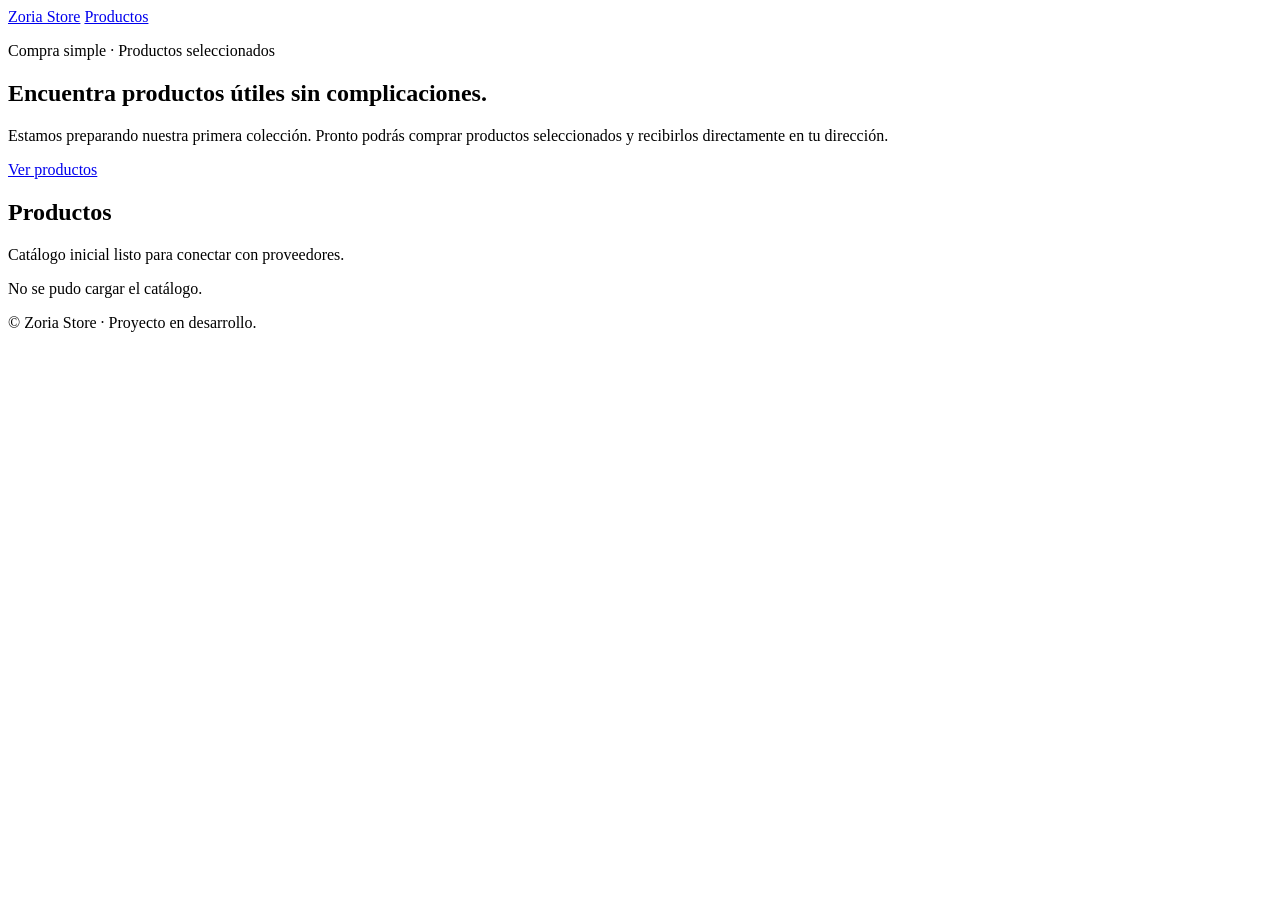
==== index.html @ d0db2c64 "chore: add initial storefront" ====
<!doctype html>
<html lang="es">
<head>
  <meta charset="utf-8" />
  <meta name="viewport" content="width=device-width, initial-scale=1" />
  <title>Zoria Store</title>
  <meta name="description" content="Tienda online de productos seleccionados por Zoria Store." />
  <link rel="stylesheet" href="styles.css" />
</head>
<body>
  <header class="site-header">
    <div class="container nav">
      <a class="brand" href="./">Zoria Store</a>
      <a class="cart" href="#productos">Productos</a>
    </div>
  </header>

  <main>
    <section class="hero container">
      <p class="eyebrow">Compra simple · Productos seleccionados</p>
      <h1>Encuentra productos útiles sin complicaciones.</h1>
      <p class="hero-copy">Estamos preparando nuestra primera colección. Pronto podrás comprar productos seleccionados y recibirlos directamente en tu dirección.</p>
      <a class="button" href="#productos">Ver productos</a>
    </section>

    <section id="productos" class="container products-section">
      <div class="section-heading">
        <h2>Productos</h2>
        <p>Catálogo inicial listo para conectar con proveedores.</p>
      </div>
      <div id="product-grid" class="product-grid" aria-live="polite"></div>
    </section>
  </main>

  <footer class="site-footer">
    <div class="container">
      <p>© Zoria Store · Proyecto en desarrollo.</p>
    </div>
  </footer>

  <script>
    fetch('products.json')
      .then(response => response.json())
      .then(products => {
        const grid = document.getElementById('product-grid');
        grid.innerHTML = products.map(product => `
          <article class="card">
            <div class="placeholder" aria-hidden="true">${product.category}</div>
            <div class="card-body">
              <p class="tag">${product.category}</p>
              <h3>${product.name}</h3>
              <p>${product.description}</p>
              <div class="card-bottom">
                <span class="price">${product.currency} ${product.price}</span>
                <a class="button small" href="mailto:pedidos@zoriastore.example?subject=${encodeURIComponent('Consulta: ' + product.name)}">Consultar</a>
              </div>
            </div>
          </article>
        `).join('');
      })
      .catch(() => {
        document.getElementById('product-grid').innerHTML = '<p>No se pudo cargar el catálogo.</p>';
      });
  </script>
</body>
</html>
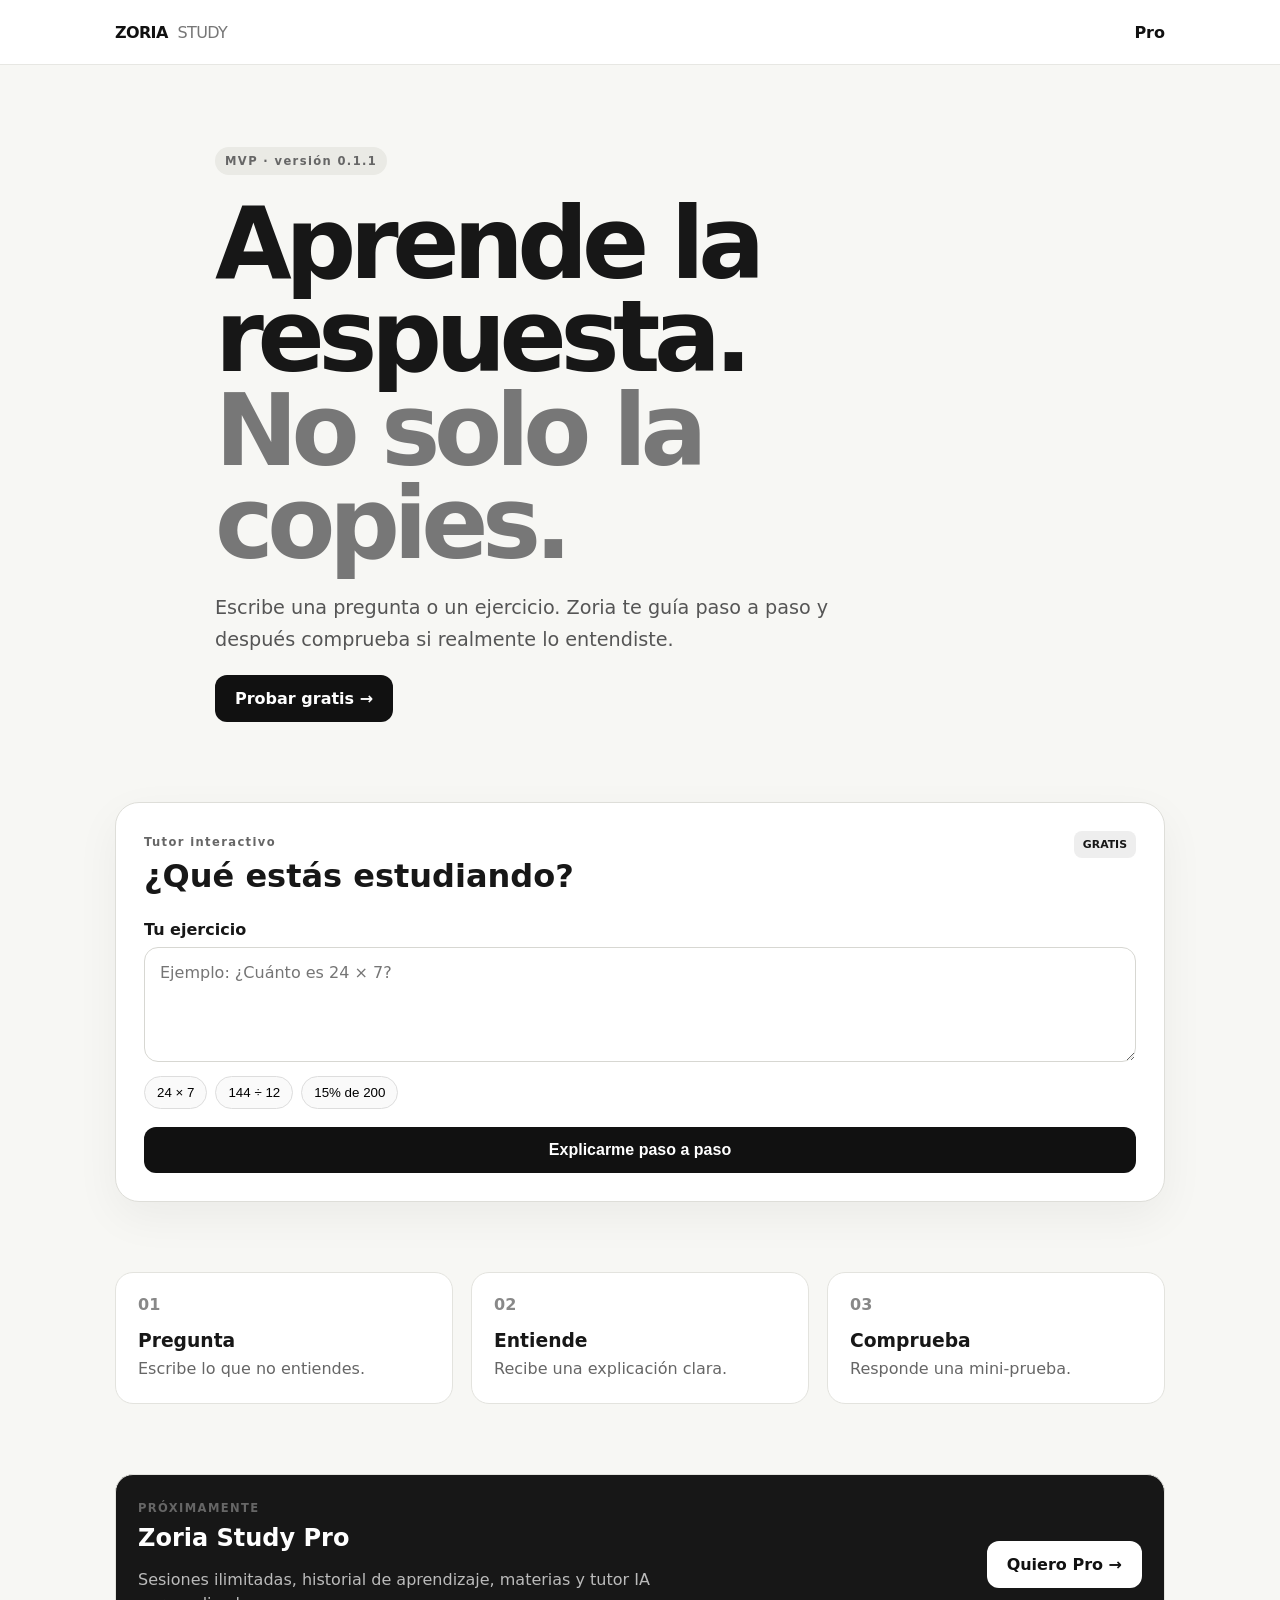
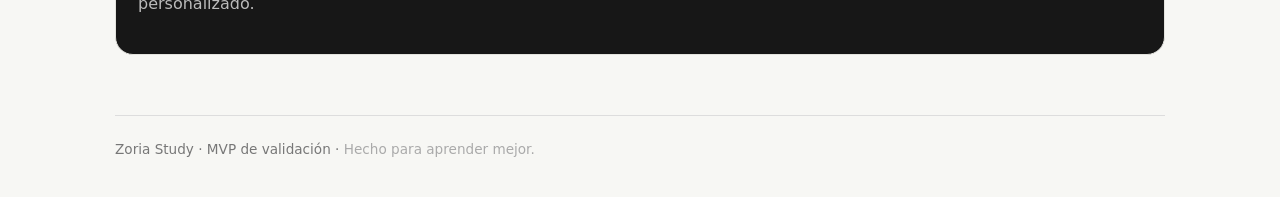
==== commit 0bc9be07: "fix: make Zoria project root open Study MVP" ====
--- a/index.html
+++ b/index.html
@@ -1,66 +1,13 @@
 <!doctype html>
 <html lang="es">
 <head>
-  <meta charset="utf-8" />
-  <meta name="viewport" content="width=device-width, initial-scale=1" />
-  <title>Zoria Store</title>
-  <meta name="description" content="Tienda online de productos seleccionados por Zoria Store." />
-  <link rel="stylesheet" href="styles.css" />
+  <meta charset="utf-8">
+  <meta name="viewport" content="width=device-width, initial-scale=1">
+  <meta http-equiv="refresh" content="0; url=study/">
+  <title>Zoria</title>
+  <script>window.location.replace('study/');</script>
 </head>
 <body>
-  <header class="site-header">
-    <div class="container nav">
-      <a class="brand" href="./">Zoria Store</a>
-      <a class="cart" href="#productos">Productos</a>
-    </div>
-  </header>
-
-  <main>
-    <section class="hero container">
-      <p class="eyebrow">Compra simple · Productos seleccionados</p>
-      <h1>Encuentra productos útiles sin complicaciones.</h1>
-      <p class="hero-copy">Estamos preparando nuestra primera colección. Pronto podrás comprar productos seleccionados y recibirlos directamente en tu dirección.</p>
-      <a class="button" href="#productos">Ver productos</a>
-    </section>
-
-    <section id="productos" class="container products-section">
-      <div class="section-heading">
-        <h2>Productos</h2>
-        <p>Catálogo inicial listo para conectar con proveedores.</p>
-      </div>
-      <div id="product-grid" class="product-grid" aria-live="polite"></div>
-    </section>
-  </main>
-
-  <footer class="site-footer">
-    <div class="container">
-      <p>© Zoria Store · Proyecto en desarrollo.</p>
-    </div>
-  </footer>
-
-  <script>
-    fetch('products.json')
-      .then(response => response.json())
-      .then(products => {
-        const grid = document.getElementById('product-grid');
-        grid.innerHTML = products.map(product => `
-          <article class="card">
-            <div class="placeholder" aria-hidden="true">${product.category}</div>
-            <div class="card-body">
-              <p class="tag">${product.category}</p>
-              <h3>${product.name}</h3>
-              <p>${product.description}</p>
-              <div class="card-bottom">
-                <span class="price">${product.currency} ${product.price}</span>
-                <a class="button small" href="mailto:pedidos@zoriastore.example?subject=${encodeURIComponent('Consulta: ' + product.name)}">Consultar</a>
-              </div>
-            </div>
-          </article>
-        `).join('');
-      })
-      .catch(() => {
-        document.getElementById('product-grid').innerHTML = '<p>No se pudo cargar el catálogo.</p>';
-      });
-  </script>
+  <p>Abriendo Zoria Study… <a href="study/">Entrar</a></p>
 </body>
 </html>
